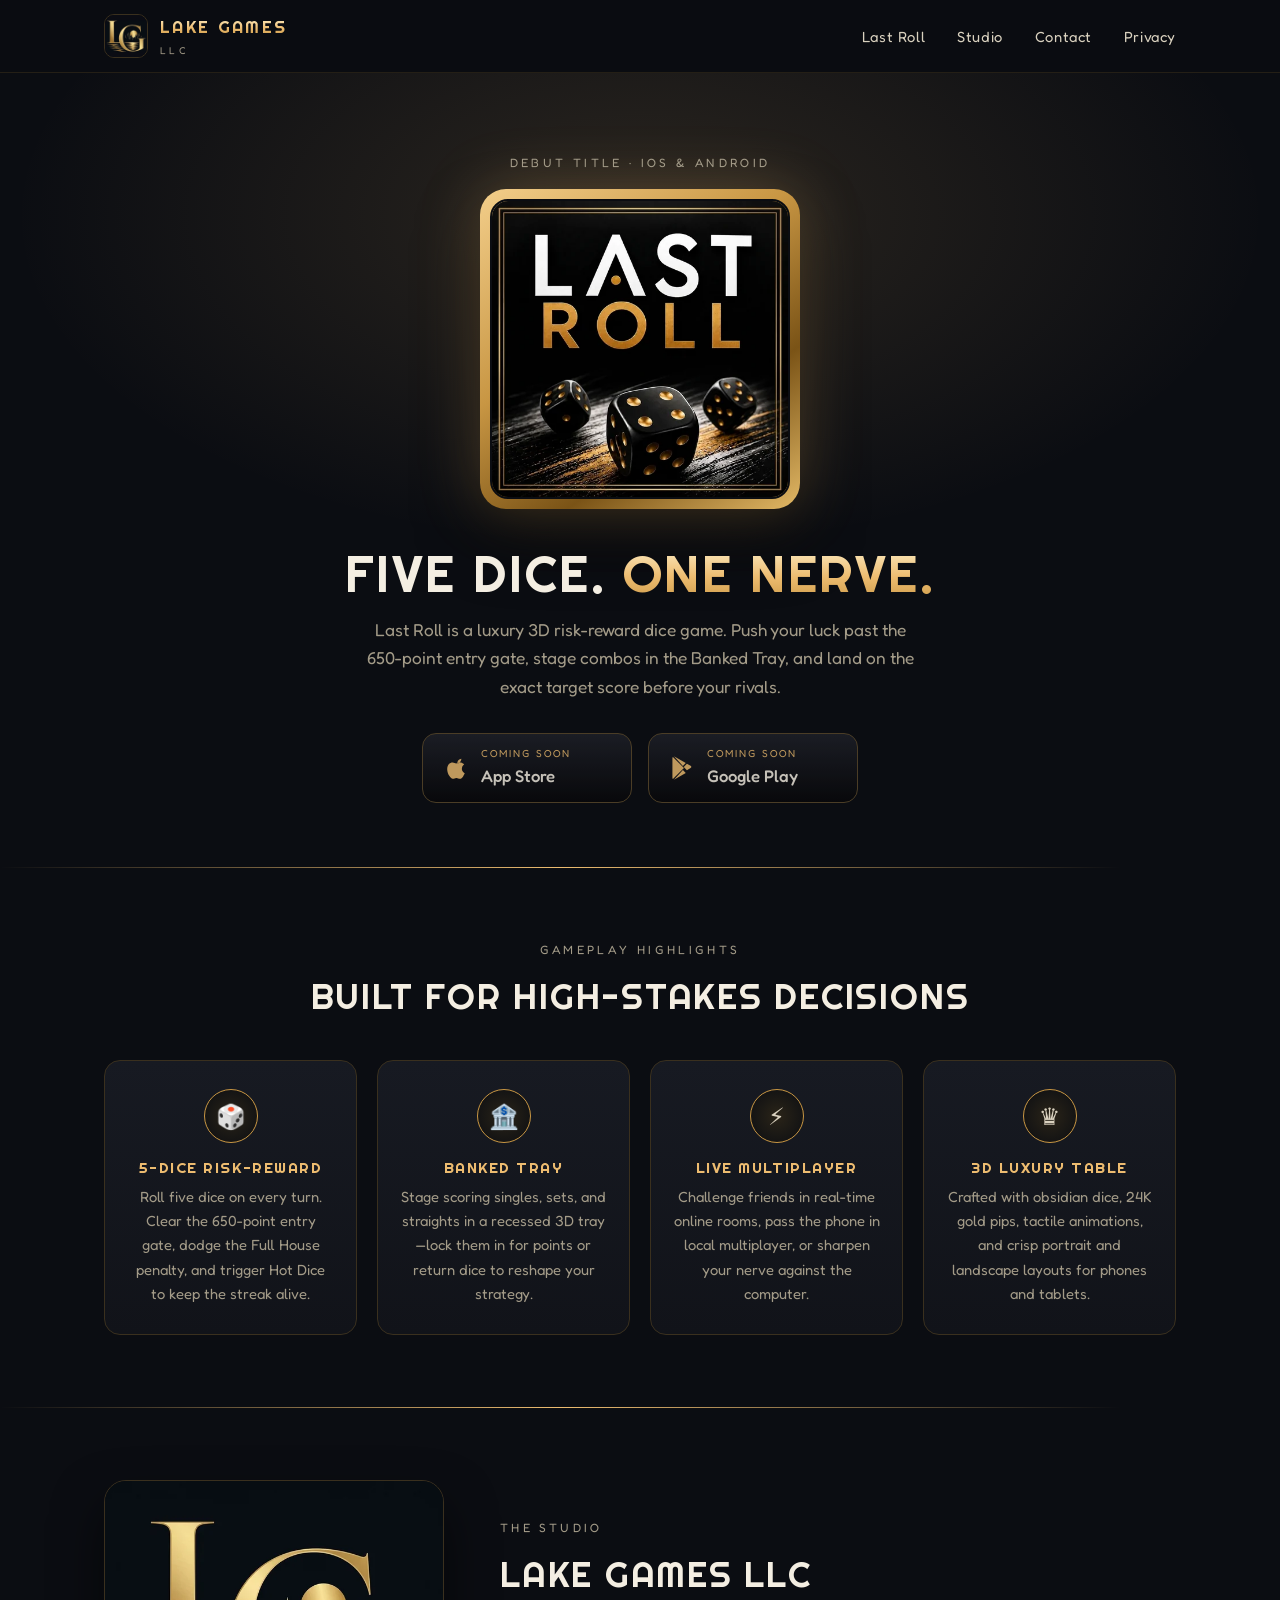
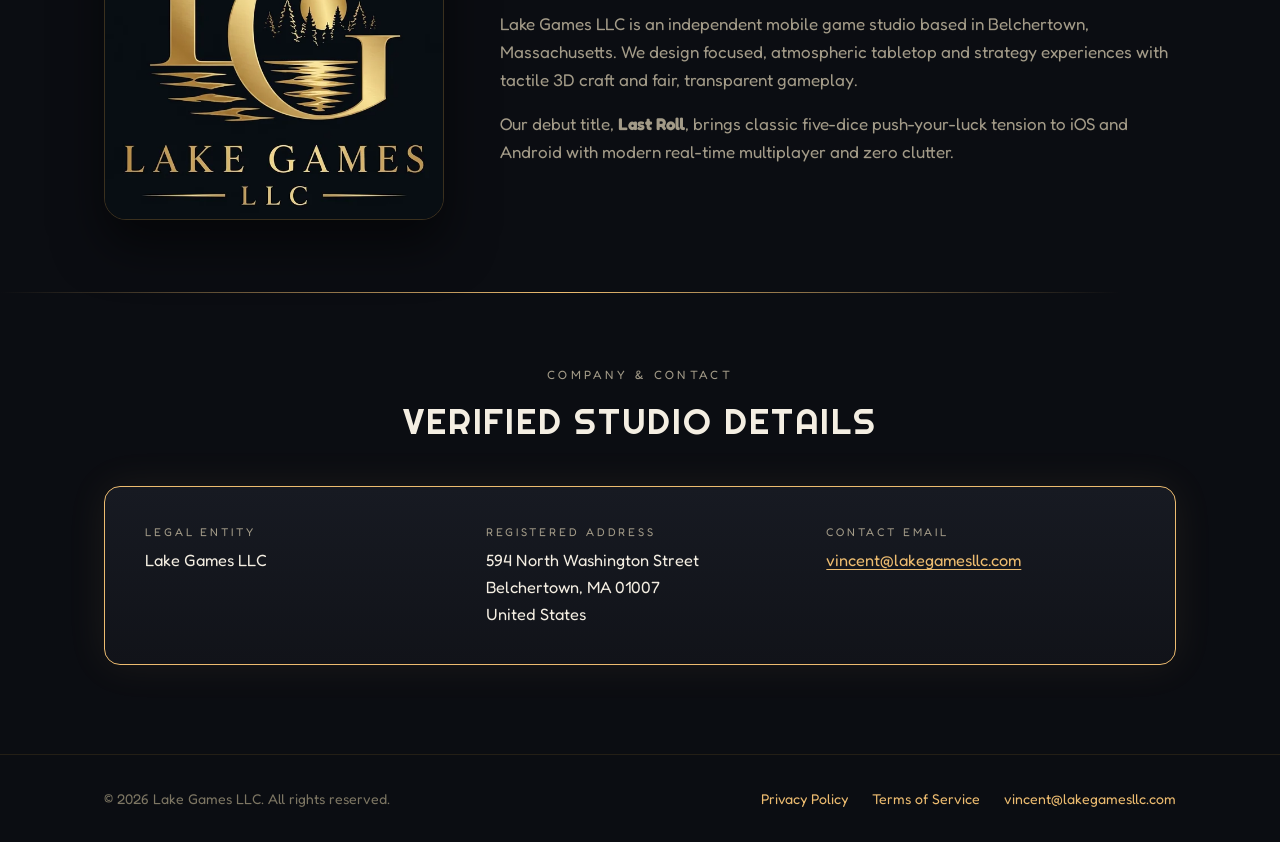
==== index.html @ d3a806dc "Initial commit: Lake Games LLC studio website" ====
<!DOCTYPE html>
<html lang="en">
<head>
  <meta charset="utf-8">
  <meta name="viewport" content="width=device-width, initial-scale=1">
  <title>Lake Games LLC — Independent Mobile Game Studio | Last Roll</title>
  <meta name="description" content="Lake Games LLC is an independent mobile game studio in Belchertown, Massachusetts, creators of Last Roll — a luxury 3D five-dice risk-reward game for iOS and Android.">
  <link rel="canonical" href="https://lakegamesllc.com/">

  <!-- Open Graph / Social -->
  <meta property="og:type" content="website">
  <meta property="og:site_name" content="Lake Games LLC">
  <meta property="og:title" content="Lake Games LLC — Last Roll">
  <meta property="og:description" content="Independent mobile game studio in Belchertown, MA. Creators of Last Roll, a 3D five-dice risk-reward game for iOS and Android.">
  <meta property="og:url" content="https://lakegamesllc.com/">
  <meta property="og:image" content="https://lakegamesllc.com/assets/img/og-image.jpg">
  <meta property="og:image:width" content="1200">
  <meta property="og:image:height" content="630">
  <meta name="twitter:card" content="summary_large_image">
  <meta name="twitter:title" content="Lake Games LLC — Last Roll">
  <meta name="twitter:description" content="Luxury 3D five-dice risk-reward game for iOS and Android.">
  <meta name="twitter:image" content="https://lakegamesllc.com/assets/img/og-image.jpg">

  <meta name="theme-color" content="#0B0D12">
  <link rel="icon" type="image/png" sizes="32x32" href="assets/img/favicon-32.png">
  <link rel="apple-touch-icon" sizes="180x180" href="assets/img/apple-touch-icon.png">

  <link rel="preconnect" href="https://fonts.googleapis.com">
  <link rel="preconnect" href="https://fonts.gstatic.com" crossorigin>
  <link href="https://fonts.googleapis.com/css2?family=Fredoka:wght@400;500;600&family=Righteous&display=swap" rel="stylesheet">
  <link rel="stylesheet" href="assets/css/styles.css">

  <script type="application/ld+json">
  {
    "@context": "https://schema.org",
    "@type": "Organization",
    "name": "Lake Games LLC",
    "url": "https://lakegamesllc.com/",
    "logo": "https://lakegamesllc.com/assets/img/lake-games-logo.jpg",
    "email": "vincent@lakegamesllc.com",
    "address": {
      "@type": "PostalAddress",
      "streetAddress": "594 North Washington Street",
      "addressLocality": "Belchertown",
      "addressRegion": "MA",
      "postalCode": "01007",
      "addressCountry": "US"
    }
  }
  </script>
</head>
<body>
  <a class="skip-link" href="#main">Skip to content</a>

  <header class="site-header">
    <div class="container header-inner">
      <a class="brand" href="index.html" aria-label="Lake Games LLC Home">
        <picture>
          <source srcset="assets/img/lake-games-mark.webp" type="image/webp">
          <img src="assets/img/lake-games-mark.png" alt="Lake Games LLC pine-over-lake monogram" width="44" height="44">
        </picture>
        <span class="brand-name">
          <span class="gold-text">LAKE GAMES</span>
          <small>LLC</small>
        </span>
      </a>

      <input type="checkbox" id="nav-toggle" class="nav-toggle" aria-label="Toggle navigation">
      <label for="nav-toggle" class="nav-toggle-label" aria-hidden="true"><span></span></label>

      <nav class="site-nav" aria-label="Primary">
        <ul>
          <li><a href="#last-roll">Last Roll</a></li>
          <li><a href="#studio">Studio</a></li>
          <li><a href="#contact">Contact</a></li>
          <li><a href="privacy.html">Privacy</a></li>
        </ul>
      </nav>
    </div>
  </header>

  <main id="main">
    <section class="hero" id="last-roll">
      <div class="container">
        <p class="eyebrow">Debut Title · iOS &amp; Android</p>

        <div class="showcase">
          <picture>
            <source srcset="assets/img/last-roll-logo.webp" type="image/webp">
            <img src="assets/img/last-roll-logo.jpg" alt="Last Roll — Five-dice risk-reward mobile game" width="512" height="512">
          </picture>
        </div>

        <h1>FIVE DICE. <span class="gold-text">ONE NERVE.</span></h1>
        <p class="lede">
          Last Roll is a luxury 3D risk-reward dice game. Push your luck past the 650-point entry gate, stage combos in the Banked Tray, and land on the exact target score before your rivals.
        </p>

        <div class="badges" aria-label="Platform availability">
          <div class="store-badge" aria-label="Apple App Store — Coming Soon">
            <svg viewBox="0 0 24 24" aria-hidden="true"><path d="M18.71 19.5c-.83 1.24-1.71 2.45-3.05 2.47-1.34.03-1.77-.79-3.29-.79-1.53 0-2 .77-3.27.82-1.31.05-2.3-1.32-3.14-2.53C4.25 17 2.94 12.45 4.7 9.39c.87-1.52 2.43-2.48 4.12-2.51 1.28-.02 2.5.87 3.29.87.78 0 2.26-1.07 3.81-.91.65.03 2.47.26 3.64 1.98-.09.06-2.17 1.28-2.15 3.81.03 3.02 2.65 4.03 2.68 4.04-.03.07-.42 1.44-1.38 2.83M15.97 6.33c.64-.78 1.08-1.86.96-2.94-.93.04-2.06.62-2.72 1.4-.58.68-1.1 1.78-.96 2.84 1.04.08 2.08-.52 2.72-1.3z"/></svg>
            <div>
              <small>Coming Soon</small>
              <strong>App Store</strong>
            </div>
          </div>

          <div class="store-badge" aria-label="Google Play — Coming Soon">
            <svg viewBox="0 0 24 24" aria-hidden="true"><path d="M3.61 1.814L13.793 12 3.61 22.186a1.77 1.77 0 0 1-.46-1.2V3.014c0-.46.17-.885.46-1.2zm.94-.672L15.49 7.45l-2.66 2.66L4.55 1.142zm11.98 6.892l3.38 1.95c.93.54.93 1.49 0 2.03l-3.38 1.95-2.91-2.965 2.91-2.965zM12.83 13.89l2.66 2.66-10.94 6.308L12.83 13.89z"/></svg>
            <div>
              <small>Coming Soon</small>
              <strong>Google Play</strong>
            </div>
          </div>
        </div>
      </div>
    </section>

    <hr class="gold-rule container">

    <section aria-labelledby="highlights-heading">
      <div class="container">
        <div class="section-head">
          <p class="eyebrow">Gameplay Highlights</p>
          <h2 id="highlights-heading">BUILT FOR HIGH-STAKES DECISIONS</h2>
        </div>

        <div class="features">
          <article class="card feature">
            <div class="icon" aria-hidden="true">🎲</div>
            <h3>5-DICE RISK-REWARD</h3>
            <p>Roll five dice on every turn. Clear the 650-point entry gate, dodge the Full House penalty, and trigger Hot Dice to keep the streak alive.</p>
          </article>

          <article class="card feature">
            <div class="icon" aria-hidden="true">🏦</div>
            <h3>BANKED TRAY</h3>
            <p>Stage scoring singles, sets, and straights in a recessed 3D tray—lock them in for points or return dice to reshape your strategy.</p>
          </article>

          <article class="card feature">
            <div class="icon" aria-hidden="true">⚡</div>
            <h3>LIVE MULTIPLAYER</h3>
            <p>Challenge friends in real-time online rooms, pass the phone in local multiplayer, or sharpen your nerve against the computer.</p>
          </article>

          <article class="card feature">
            <div class="icon" aria-hidden="true">♛</div>
            <h3>3D LUXURY TABLE</h3>
            <p>Crafted with obsidian dice, 24K gold pips, tactile animations, and crisp portrait and landscape layouts for phones and tablets.</p>
          </article>
        </div>
      </div>
    </section>

    <hr class="gold-rule container">

    <section id="studio" aria-labelledby="studio-heading">
      <div class="container studio">
        <picture>
          <source srcset="assets/img/lake-games-logo.webp" type="image/webp">
          <img class="studio-logo" src="assets/img/lake-games-logo.jpg" alt="Lake Games LLC studio emblem featuring the LG monogram, pine trees, moon, and lake reflections" width="600" height="600" loading="lazy">
        </picture>

        <div>
          <p class="eyebrow">The Studio</p>
          <h2 id="studio-heading">LAKE GAMES LLC</h2>
          <p>
            Lake Games LLC is an independent mobile game studio based in Belchertown, Massachusetts. We design focused, atmospheric tabletop and strategy experiences with tactile 3D craft and fair, transparent gameplay.
          </p>
          <p>
            Our debut title, <strong>Last Roll</strong>, brings classic five-dice push-your-luck tension to iOS and Android with modern real-time multiplayer and zero clutter.
          </p>
        </div>
      </div>
    </section>

    <hr class="gold-rule container">

    <section id="contact" aria-labelledby="contact-heading">
      <div class="container">
        <div class="section-head">
          <p class="eyebrow">Company &amp; Contact</p>
          <h2 id="contact-heading">VERIFIED STUDIO DETAILS</h2>
        </div>

        <dl class="card gold-border company">
          <div>
            <dt>Legal Entity</dt>
            <dd>Lake Games LLC</dd>
          </div>
          <div>
            <dt>Registered Address</dt>
            <dd>
              <address>
                594 North Washington Street<br>
                Belchertown, MA 01007<br>
                United States
              </address>
            </dd>
          </div>
          <div>
            <dt>Contact Email</dt>
            <dd><a href="mailto:vincent@lakegamesllc.com">vincent@lakegamesllc.com</a></dd>
          </div>
        </dl>
      </div>
    </section>
  </main>

  <footer class="site-footer">
    <div class="container footer-inner">
      <span>&copy; <span id="yr">2026</span> Lake Games LLC. All rights reserved.</span>
      <div class="footer-links">
        <a href="privacy.html">Privacy Policy</a>
        <a href="terms.html">Terms of Service</a>
        <a href="mailto:vincent@lakegamesllc.com">vincent@lakegamesllc.com</a>
      </div>
    </div>
  </footer>
  <script>document.getElementById("yr").textContent=new Date().getFullYear();</script>
</body>
</html>
---- assets/css/styles.css ----
/* Lake Games LLC — studio site stylesheet (self-contained, no frameworks) */
:root {
  --obsidian: #0B0D12;
  --obsidian-2: #111319;
  --obsidian-3: #171a22;
  --gold: #EDBC70;
  --gold-hi: #FFF4D2;
  --gold-mid: #C89643;
  --gold-lo: #7A5316;
  --line: #3a301e;
  --line-soft: #241f16;
  --ivory: #F4EEE2;
  --text: #D9D1BF;
  --muted: #A39B88;
  --radius: 16px;
  --max: 1120px;
  --font-display: "Righteous", "Arial Black", Impact, sans-serif;
  --font-body: "Fredoka", "Trebuchet MS", system-ui, -apple-system, "Segoe UI", sans-serif;
}

*, *::before, *::after { box-sizing: border-box; }
html { scroll-behavior: smooth; -webkit-text-size-adjust: 100%; }
body {
  margin: 0;
  background: var(--obsidian);
  color: var(--text);
  font-family: var(--font-body);
  font-size: 17px;
  line-height: 1.65;
  -webkit-font-smoothing: antialiased;
}
img { max-width: 100%; height: auto; display: block; }
a { color: var(--gold); text-decoration-thickness: 1px; text-underline-offset: 3px; }
a:hover { color: var(--gold-hi); }
:focus-visible { outline: 2px solid var(--gold); outline-offset: 3px; border-radius: 4px; }

.skip-link {
  position: absolute; left: 1rem; top: -100px; z-index: 100;
  background: var(--gold); color: var(--obsidian); padding: .6rem 1rem; border-radius: 8px; font-weight: 600;
}
.skip-link:focus { top: 1rem; }

.container { width: 100%; max-width: var(--max); margin: 0 auto; padding: 0 1.5rem; }

/* Typography */
.display, h1, h2, h3 { font-family: var(--font-display); font-weight: 400; letter-spacing: .05em; color: var(--ivory); line-height: 1.15; }
.gold-text {
  background: linear-gradient(180deg, var(--gold-hi) 0%, var(--gold) 55%, var(--gold-mid) 100%);
  -webkit-background-clip: text; background-clip: text; color: transparent;
}
.eyebrow { font-size: .75rem; letter-spacing: .28em; text-transform: uppercase; color: var(--muted); margin: 0 0 1rem; }
.gold-rule { height: 1px; border: 0; margin: 0; background: linear-gradient(90deg, transparent, var(--gold), transparent); }

/* Header */
.site-header {
  position: sticky; top: 0; z-index: 50;
  background: rgba(11, 13, 18, .88);
  backdrop-filter: blur(10px); -webkit-backdrop-filter: blur(10px);
  border-bottom: 1px solid var(--line-soft);
}
.header-inner { display: flex; align-items: center; justify-content: space-between; height: 72px; }
.brand { display: flex; align-items: center; gap: .75rem; text-decoration: none; }
.brand img { width: 44px; height: 44px; border-radius: 10px; border: 1px solid var(--line); }
.brand-name { font-family: var(--font-display); font-size: 1.05rem; letter-spacing: .14em; }
.brand-name small { display: block; font-family: var(--font-body); font-size: .62rem; letter-spacing: .34em; color: var(--muted); }

.nav-toggle { display: none; }
.nav-toggle-label { display: none; cursor: pointer; padding: .5rem; }
.nav-toggle-label span, .nav-toggle-label span::before, .nav-toggle-label span::after {
  display: block; width: 22px; height: 2px; background: var(--gold); position: relative; transition: transform .2s;
}
.nav-toggle-label span::before, .nav-toggle-label span::after { content: ""; position: absolute; }
.nav-toggle-label span::before { top: -7px; }
.nav-toggle-label span::after { top: 7px; }
.site-nav ul { list-style: none; display: flex; gap: 2rem; margin: 0; padding: 0; }
.site-nav a { color: var(--text); text-decoration: none; font-size: .92rem; letter-spacing: .04em; }
.site-nav a:hover { color: var(--gold); }

/* Hero */
.hero {
  text-align: center; padding: 5rem 0 4rem;
  background: radial-gradient(ellipse 70% 60% at 50% 18%, rgba(237, 188, 112, .14), transparent 70%);
}
.showcase {
  width: min(320px, 78vw); margin: 0 auto; padding: 10px; border-radius: 26px;
  background: linear-gradient(145deg, #F3CE8A, #C89643 40%, #7A5316 70%, #E2B865);
  box-shadow: 0 0 60px rgba(237, 188, 112, .28), 0 30px 60px rgba(0, 0, 0, .6);
}
.showcase img { border-radius: 18px; border: 2px solid #0B0D12; width: 100%; aspect-ratio: 1; }
.hero h1 { font-size: clamp(2rem, 5vw, 3.2rem); margin: 2.25rem 0 .75rem; }
.hero .lede { max-width: 560px; margin: 0 auto; color: var(--muted); font-size: 1.08rem; }

.badges { display: flex; gap: 1rem; justify-content: center; flex-wrap: wrap; margin-top: 2rem; }
.store-badge {
  display: inline-flex; align-items: center; gap: .75rem; padding: .7rem 1.25rem; min-width: 210px;
  border: 1px solid #5b4a2c; border-radius: 14px; background: linear-gradient(180deg, #1F2129, #08080A);
  color: var(--ivory); text-align: left; opacity: .8; cursor: default;
}
.store-badge svg { width: 26px; height: 26px; fill: var(--gold); flex: none; }
.store-badge small { display: block; font-size: .64rem; letter-spacing: .2em; text-transform: uppercase; color: var(--gold); }
.store-badge strong { font-weight: 500; font-size: 1.05rem; }

/* Sections */
section { padding: 4.5rem 0; }
.section-head { text-align: center; margin-bottom: 2.75rem; }
.section-head h2 { font-size: clamp(1.6rem, 3.5vw, 2.2rem); margin: 0; }

.card {
  background: linear-gradient(180deg, var(--obsidian-3), var(--obsidian-2));
  border: 1px solid var(--line); border-radius: var(--radius);
}
.card.gold-border { border: 1.5px solid var(--gold); box-shadow: 0 0 40px rgba(237, 188, 112, .08); }

.features { display: grid; grid-template-columns: repeat(4, 1fr); gap: 1.25rem; }
.feature { padding: 1.75rem 1.4rem; text-align: center; transition: transform .25s, border-color .25s; }
.feature:hover { transform: translateY(-4px); border-color: var(--gold-mid); }
.feature .icon {
  width: 54px; height: 54px; margin: 0 auto 1rem; border-radius: 50%; display: grid; place-items: center;
  font-size: 1.5rem; border: 1px solid var(--gold-mid); background: radial-gradient(circle, #2a2418, #0B0D12);
}
.feature h3 { font-size: .95rem; letter-spacing: .1em; color: var(--gold); margin: 0 0 .5rem; }
.feature p { font-size: .92rem; color: var(--muted); margin: 0; }

.studio { display: grid; grid-template-columns: 340px 1fr; gap: 3.5rem; align-items: center; }
.studio-logo { border-radius: 22px; border: 1px solid var(--line); box-shadow: 0 25px 50px rgba(0, 0, 0, .55); }
.studio h2 { font-size: clamp(1.6rem, 3.5vw, 2.2rem); margin: 0 0 1rem; }
.studio p { color: var(--muted); margin: 0 0 1rem; }

.company { display: grid; grid-template-columns: repeat(3, 1fr); gap: 2rem; padding: 2.25rem 2.5rem; }
.company dt { font-size: .7rem; letter-spacing: .26em; text-transform: uppercase; color: var(--muted); margin-bottom: .4rem; }
.company dd { margin: 0; color: var(--ivory); font-size: 1.02rem; }
.company address { font-style: normal; }

/* Footer */
.site-footer { border-top: 1px solid var(--line-soft); padding: 2rem 0; font-size: .88rem; color: #7d7663; }
.footer-inner { display: flex; justify-content: space-between; align-items: center; gap: 1rem; flex-wrap: wrap; }
.footer-links { display: flex; gap: 1.5rem; flex-wrap: wrap; }
.footer-links a { color: var(--gold); text-decoration: none; }
.footer-links a:hover { text-decoration: underline; }

/* Legal pages */
.legal-hero { padding: 3.5rem 0 1.5rem; }
.legal-hero h1 { font-size: clamp(2rem, 5vw, 2.8rem); margin: 0 0 .5rem; }
.legal-hero .meta { color: var(--muted); font-size: .92rem; margin: 0; }
.legal { display: grid; grid-template-columns: 250px 1fr; gap: 3rem; padding: 2rem 0 5rem; align-items: start; }
.toc { position: sticky; top: 96px; font-size: .88rem; border-left: 1px solid var(--line); padding-left: 1.1rem; }
.toc summary { font-family: var(--font-display); letter-spacing: .12em; color: var(--gold); cursor: pointer; list-style: none; margin-bottom: .75rem; }
.toc summary::-webkit-details-marker { display: none; }
.toc ol { margin: 0; padding-left: 1.1rem; color: var(--muted); }
.toc li { margin: .35rem 0; }
.toc a { color: var(--muted); text-decoration: none; }
.toc a:hover { color: var(--gold); }
.legal article { max-width: 760px; min-width: 0; }
.legal article h2 { font-size: 1.25rem; color: var(--gold); margin: 2.75rem 0 .9rem; scroll-margin-top: 96px; }
.legal article h2:first-child { margin-top: 0; }
.legal article h3 { font-family: var(--font-body); font-weight: 600; font-size: 1.02rem; letter-spacing: 0; color: var(--ivory); margin: 1.5rem 0 .5rem; }
.legal article p, .legal article li { color: var(--text); font-size: 1rem; }
.legal article ul { padding-left: 1.25rem; }
.legal article li { margin: .35rem 0; }
.legal strong { color: var(--ivory); }
.table-wrap { overflow-x: auto; margin: 1.25rem 0; border: 1px solid var(--line); border-radius: 12px; }
.legal table { width: 100%; border-collapse: collapse; font-size: .9rem; min-width: 560px; }
.legal th, .legal td { padding: .75rem .9rem; text-align: left; vertical-align: top; border-bottom: 1px solid var(--line-soft); }
.legal th { background: var(--obsidian-3); color: var(--gold); font-weight: 500; letter-spacing: .04em; }
.legal tr:last-child td { border-bottom: 0; }
.callout { padding: 1.5rem 1.6rem; margin: 1.5rem 0; }
.callout h3 { margin-top: 0 !important; color: var(--gold) !important; font-family: var(--font-display) !important; letter-spacing: .08em !important; }
.callout ol { padding-left: 1.25rem; }

/* 404 */
.notfound { min-height: 60vh; display: grid; place-items: center; text-align: center; padding: 4rem 0; }
.notfound h1 { font-size: clamp(3rem, 10vw, 6rem); margin: 0; }
.btn {
  display: inline-block; margin-top: 1.5rem; padding: .8rem 1.8rem; border: 2px solid var(--gold); border-radius: 999px;
  font-family: var(--font-display); letter-spacing: .1em; color: #fff; text-decoration: none;
  background: linear-gradient(180deg, #1F2129, #08080A); box-shadow: 0 0 18px rgba(237, 188, 112, .3);
}

/* Responsive */
@media (max-width: 960px) {
  .features { grid-template-columns: repeat(2, 1fr); }
  .studio { grid-template-columns: 1fr; text-align: center; gap: 2rem; }
  .studio-logo { max-width: 300px; margin: 0 auto; }
  .company { grid-template-columns: 1fr; gap: 1.5rem; text-align: center; }
  .legal { grid-template-columns: 1fr; gap: 1.5rem; }
  .toc { position: static; border-left: 0; padding: 1rem 1.25rem; border: 1px solid var(--line); border-radius: 12px; background: var(--obsidian-2); }
  .toc summary { margin-bottom: 0; }
  .toc[open] summary { margin-bottom: .75rem; }
}
@media (max-width: 720px) {
  body { font-size: 16px; }
  .nav-toggle-label { display: block; }
  .site-nav {
    position: absolute; top: 72px; left: 0; right: 0; background: rgba(11, 13, 18, .97);
    border-bottom: 1px solid var(--line); max-height: 0; overflow: hidden; transition: max-height .3s ease;
  }
  .site-nav ul { flex-direction: column; gap: 0; padding: .5rem 1.5rem 1rem; }
  .site-nav a { display: block; padding: .8rem 0; border-bottom: 1px solid var(--line-soft); }
  .nav-toggle:checked ~ .site-nav { max-height: 320px; }
  .nav-toggle:checked + .nav-toggle-label span { background: transparent; }
  .nav-toggle:checked + .nav-toggle-label span::before { transform: translateY(7px) rotate(45deg); }
  .nav-toggle:checked + .nav-toggle-label span::after { transform: translateY(-7px) rotate(-45deg); }
  .hero { padding: 3rem 0 3rem; }
  section { padding: 3.25rem 0; }
  .company { padding: 1.75rem 1.25rem; }
  .footer-inner { flex-direction: column; text-align: center; }
}
@media (max-width: 520px) {
  .features { grid-template-columns: 1fr; }
  .store-badge { min-width: 0; width: 100%; max-width: 280px; }
}
@media (prefers-reduced-motion: reduce) {
  html { scroll-behavior: auto; }
  *, *::before, *::after { transition: none !important; animation: none !important; }
}
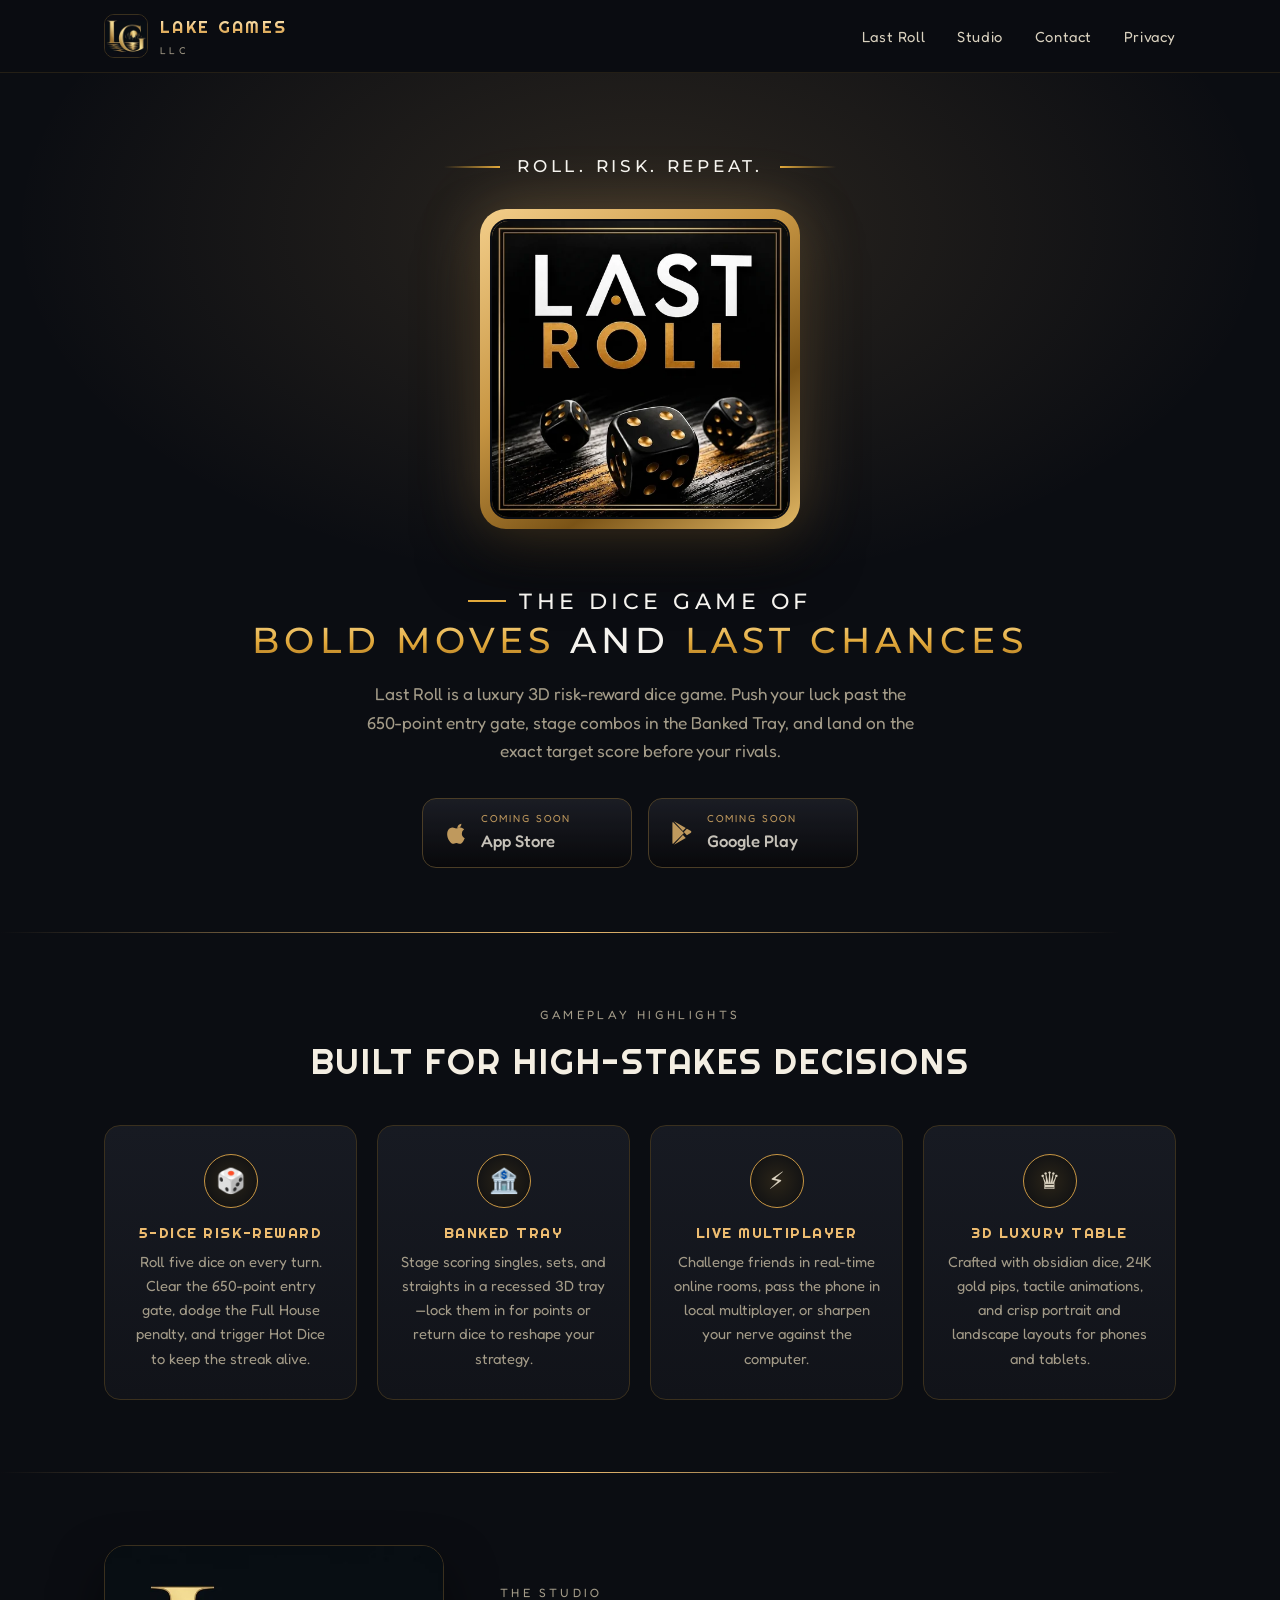
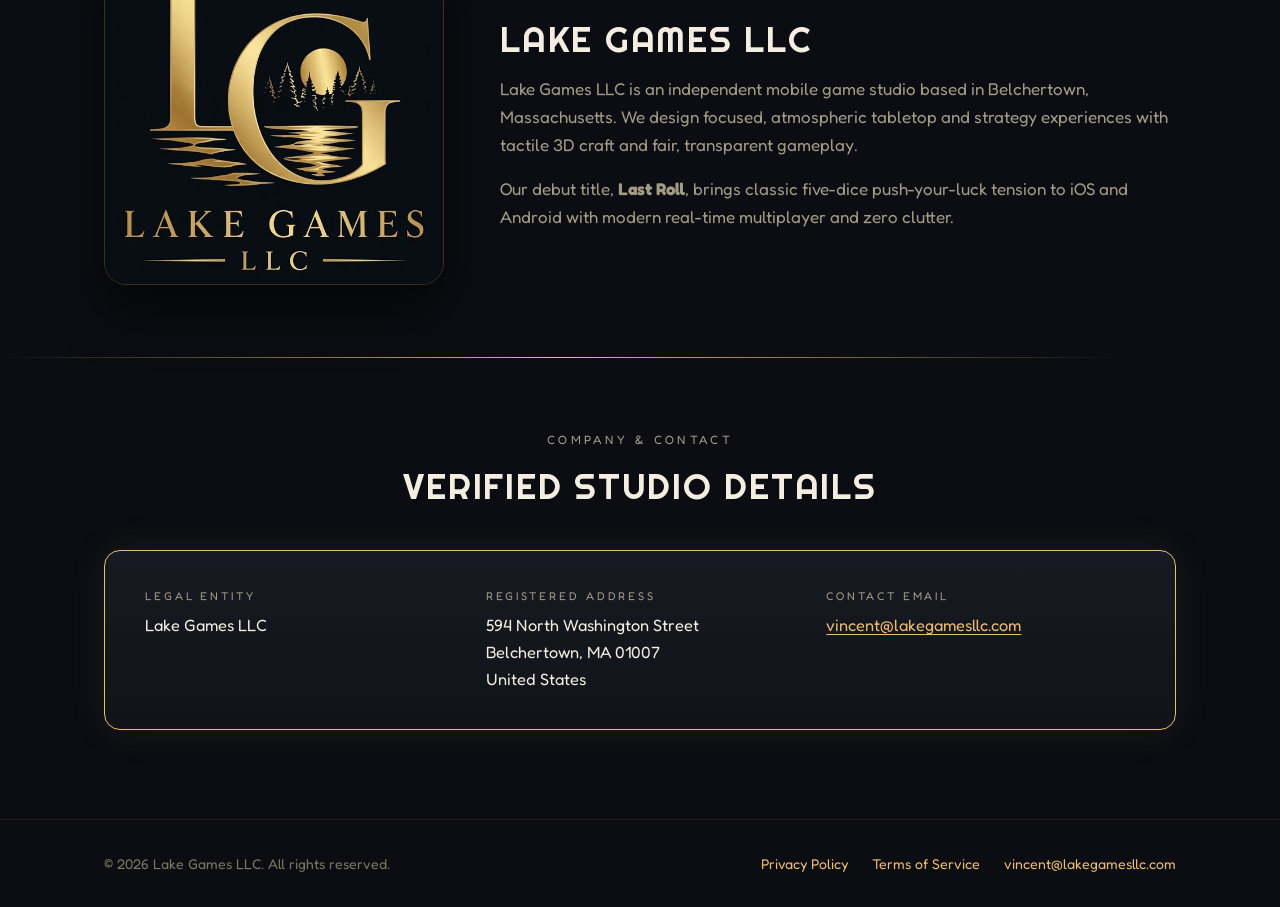
==== commit 9b474f53: "Hero: replace tagline with Roll. Risk. Repeat. + key-art subtitle" ====
--- a/index.html
+++ b/index.html
@@ -11,14 +11,14 @@
   <meta property="og:type" content="website">
   <meta property="og:site_name" content="Lake Games LLC">
   <meta property="og:title" content="Lake Games LLC — Last Roll">
-  <meta property="og:description" content="Independent mobile game studio in Belchertown, MA. Creators of Last Roll, a 3D five-dice risk-reward game for iOS and Android.">
+  <meta property="og:description" content="Roll. Risk. Repeat. The dice game of bold moves and last chances. Independent mobile game studio in Belchertown, MA — creators of Last Roll for iOS and Android.">
   <meta property="og:url" content="https://lakegamesllc.com/">
   <meta property="og:image" content="https://lakegamesllc.com/assets/img/og-image.jpg">
   <meta property="og:image:width" content="1200">
   <meta property="og:image:height" content="630">
   <meta name="twitter:card" content="summary_large_image">
   <meta name="twitter:title" content="Lake Games LLC — Last Roll">
-  <meta name="twitter:description" content="Luxury 3D five-dice risk-reward game for iOS and Android.">
+  <meta name="twitter:description" content="Roll. Risk. Repeat. The dice game of bold moves and last chances. Luxury 3D five-dice risk-reward game for iOS and Android.">
   <meta name="twitter:image" content="https://lakegamesllc.com/assets/img/og-image.jpg">
 
   <meta name="theme-color" content="#0B0D12">
@@ -27,7 +27,7 @@
 
   <link rel="preconnect" href="https://fonts.googleapis.com">
   <link rel="preconnect" href="https://fonts.gstatic.com" crossorigin>
-  <link href="https://fonts.googleapis.com/css2?family=Fredoka:wght@400;500;600&family=Righteous&display=swap" rel="stylesheet">
+  <link href="https://fonts.googleapis.com/css2?family=Fredoka:wght@400;500;600&family=Montserrat:wght@500;600&family=Righteous&display=swap" rel="stylesheet">
   <link rel="stylesheet" href="assets/css/styles.css">
 
   <script type="application/ld+json">
@@ -82,7 +82,7 @@
   <main id="main">
     <section class="hero" id="last-roll">
       <div class="container">
-        <p class="eyebrow">Debut Title · iOS &amp; Android</p>
+        <p class="tag-kicker">Roll. Risk. Repeat.</p>
 
         <div class="showcase">
           <picture>
@@ -91,7 +91,10 @@
           </picture>
         </div>
 
-        <h1>FIVE DICE. <span class="gold-text">ONE NERVE.</span></h1>
+        <h1 class="tag-sub">
+          <span class="l1">The Dice Game Of</span>
+          <span class="l2"><span class="g">Bold Moves</span> and <span class="g">Last Chances</span></span>
+        </h1>
         <p class="lede">
           Last Roll is a luxury 3D risk-reward dice game. Push your luck past the 650-point entry gate, stage combos in the Banked Tray, and land on the exact target score before your rivals.
         </p>
--- a/assets/css/styles.css
+++ b/assets/css/styles.css
@@ -16,6 +16,9 @@
   --max: 1120px;
   --font-display: "Righteous", "Arial Black", Impact, sans-serif;
   --font-body: "Fredoka", "Trebuchet MS", system-ui, -apple-system, "Segoe UI", sans-serif;
+  --font-tag: "Montserrat", "Century Gothic", "Futura", sans-serif;
+  --tag-white: #F5F3EE;
+  --tag-gold: #E2A93B;
 }
 
 *, *::before, *::after { box-sizing: border-box; }
@@ -89,6 +92,30 @@
 .showcase img { border-radius: 18px; border: 2px solid #0B0D12; width: 100%; aspect-ratio: 1; }
 .hero h1 { font-size: clamp(2rem, 5vw, 3.2rem); margin: 2.25rem 0 .75rem; }
 .hero .lede { max-width: 560px; margin: 0 auto; color: var(--muted); font-size: 1.08rem; }
+
+/* Hero taglines (matched to Last Roll key art) */
+.tag-kicker {
+  display: flex; align-items: center; justify-content: center; gap: 1.1rem;
+  font-family: var(--font-tag); font-weight: 500; text-transform: uppercase;
+  letter-spacing: .22em; color: var(--tag-white); font-size: 1.05rem; margin: 0 0 1.75rem;
+}
+.tag-kicker::before, .tag-kicker::after {
+  content: ""; width: 56px; height: 2px; flex: none;
+  background: linear-gradient(90deg, transparent, var(--tag-gold));
+}
+.tag-kicker::after { background: linear-gradient(90deg, var(--tag-gold), transparent); }
+.hero h1.tag-sub {
+  font-family: var(--font-tag); font-weight: 500; text-transform: uppercase;
+  letter-spacing: .14em; color: var(--tag-white); font-size: clamp(1.35rem, 3.2vw, 2.25rem);
+  line-height: 1.35; margin: 2.25rem 0 1rem;
+}
+.tag-sub .l1 { display: inline-flex; align-items: center; gap: .8rem; font-size: .62em; letter-spacing: .2em; }
+.tag-sub .l1::before { content: ""; width: 38px; height: 2px; background: var(--tag-gold); }
+.tag-sub .l2 { display: block; }
+.tag-sub .g {
+  background: linear-gradient(180deg, #F6D58A 0%, #E2A93B 55%, #B07A22 100%);
+  -webkit-background-clip: text; background-clip: text; color: transparent;
+}
 
 .badges { display: flex; gap: 1rem; justify-content: center; flex-wrap: wrap; margin-top: 2rem; }
 .store-badge {
@@ -206,6 +233,10 @@
   .footer-inner { flex-direction: column; text-align: center; }
 }
 @media (max-width: 520px) {
+  .tag-kicker { font-size: .85rem; letter-spacing: .16em; gap: .65rem; }
+  .tag-kicker::before, .tag-kicker::after { width: 32px; }
+  .hero h1.tag-sub { font-size: 1.25rem; letter-spacing: .1em; }
+  .tag-sub .l1::before { width: 24px; }
   .features { grid-template-columns: 1fr; }
   .store-badge { min-width: 0; width: 100%; max-width: 280px; }
 }
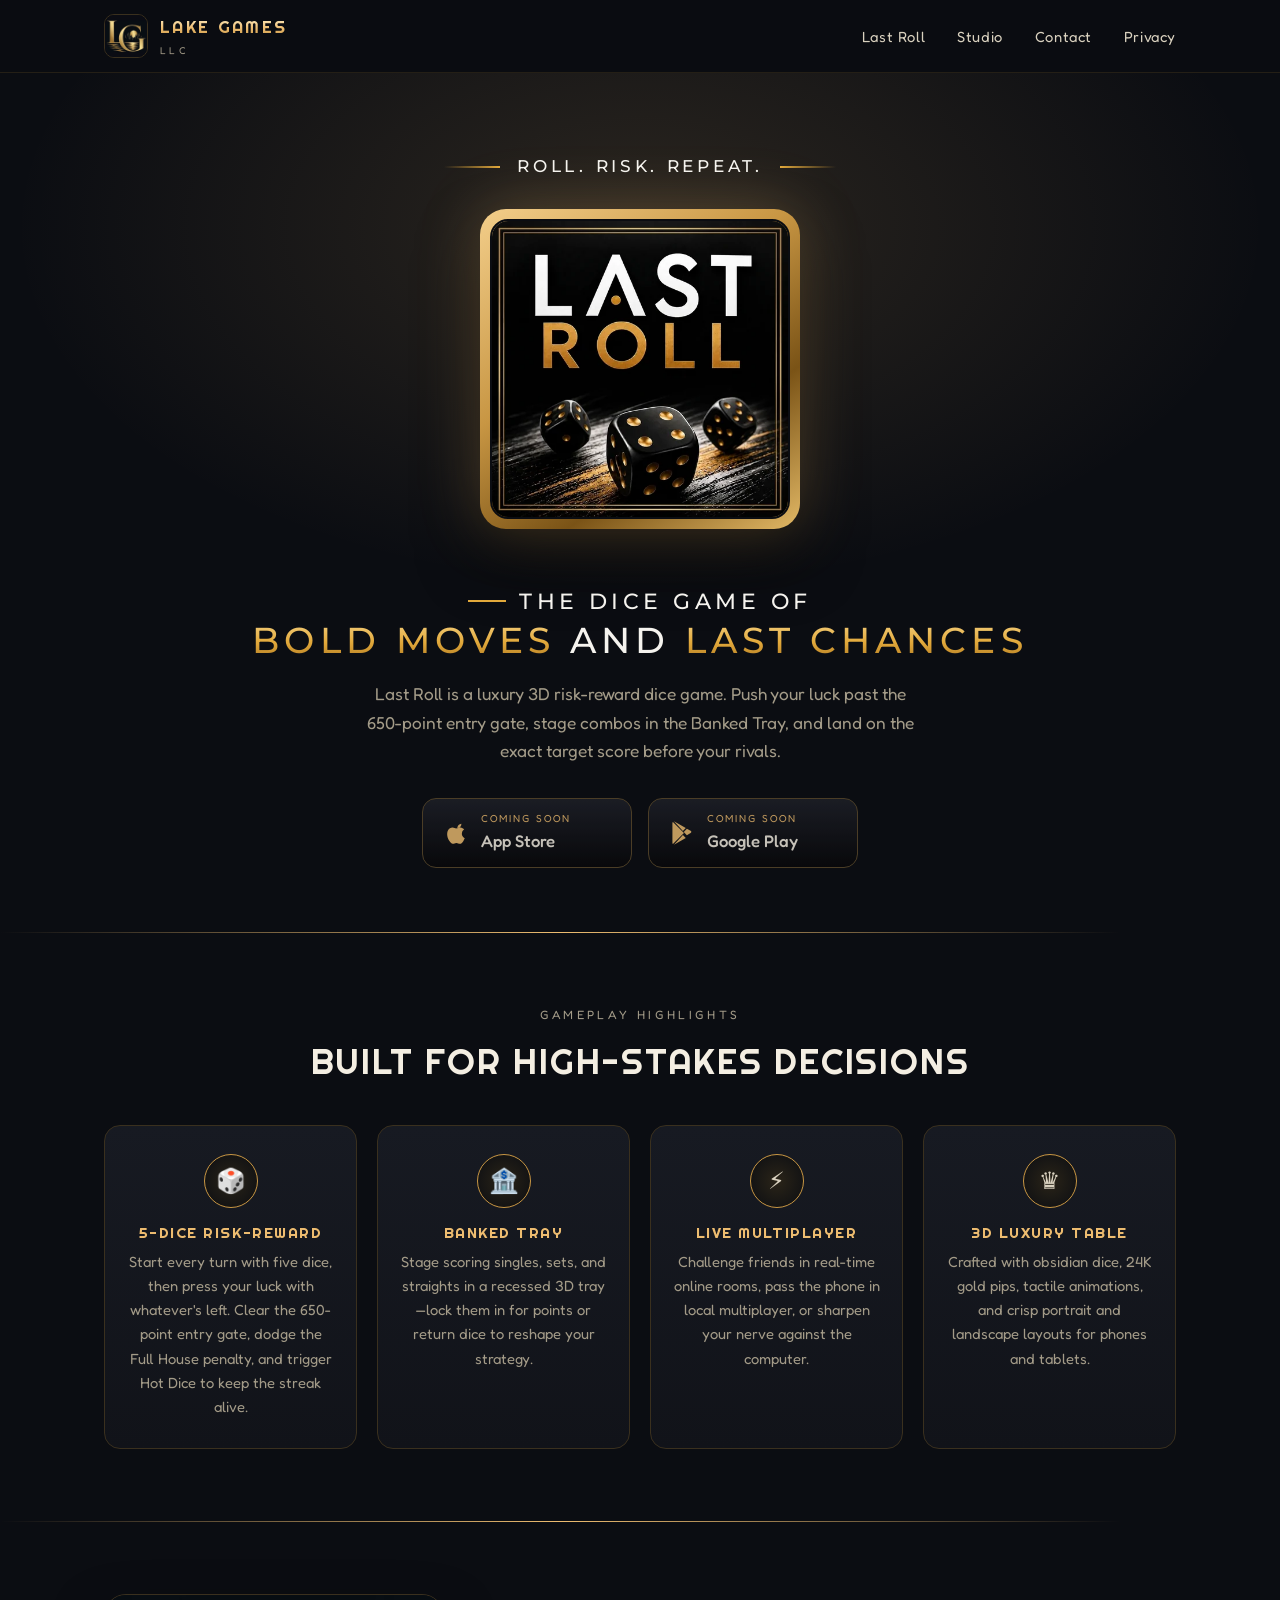
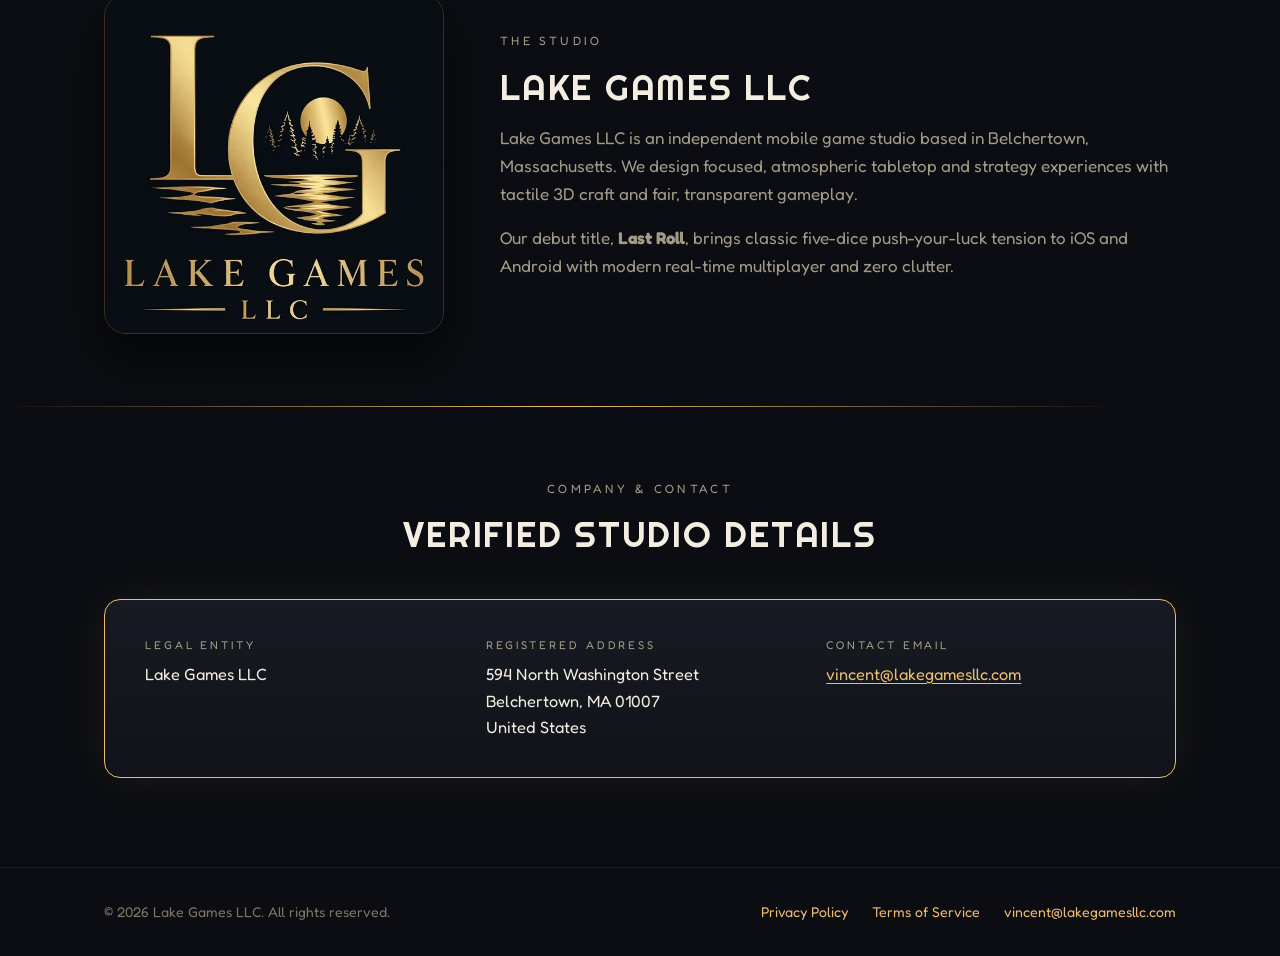
==== commit dfeb6d61: "Update 5-Dice Risk-Reward card copy" ====
--- a/index.html
+++ b/index.html
@@ -132,7 +132,7 @@
           <article class="card feature">
             <div class="icon" aria-hidden="true">🎲</div>
             <h3>5-DICE RISK-REWARD</h3>
-            <p>Roll five dice on every turn. Clear the 650-point entry gate, dodge the Full House penalty, and trigger Hot Dice to keep the streak alive.</p>
+            <p>Start every turn with five dice, then press your luck with whatever's left. Clear the 650-point entry gate, dodge the Full House penalty, and trigger Hot Dice to keep the streak alive.</p>
           </article>
 
           <article class="card feature">
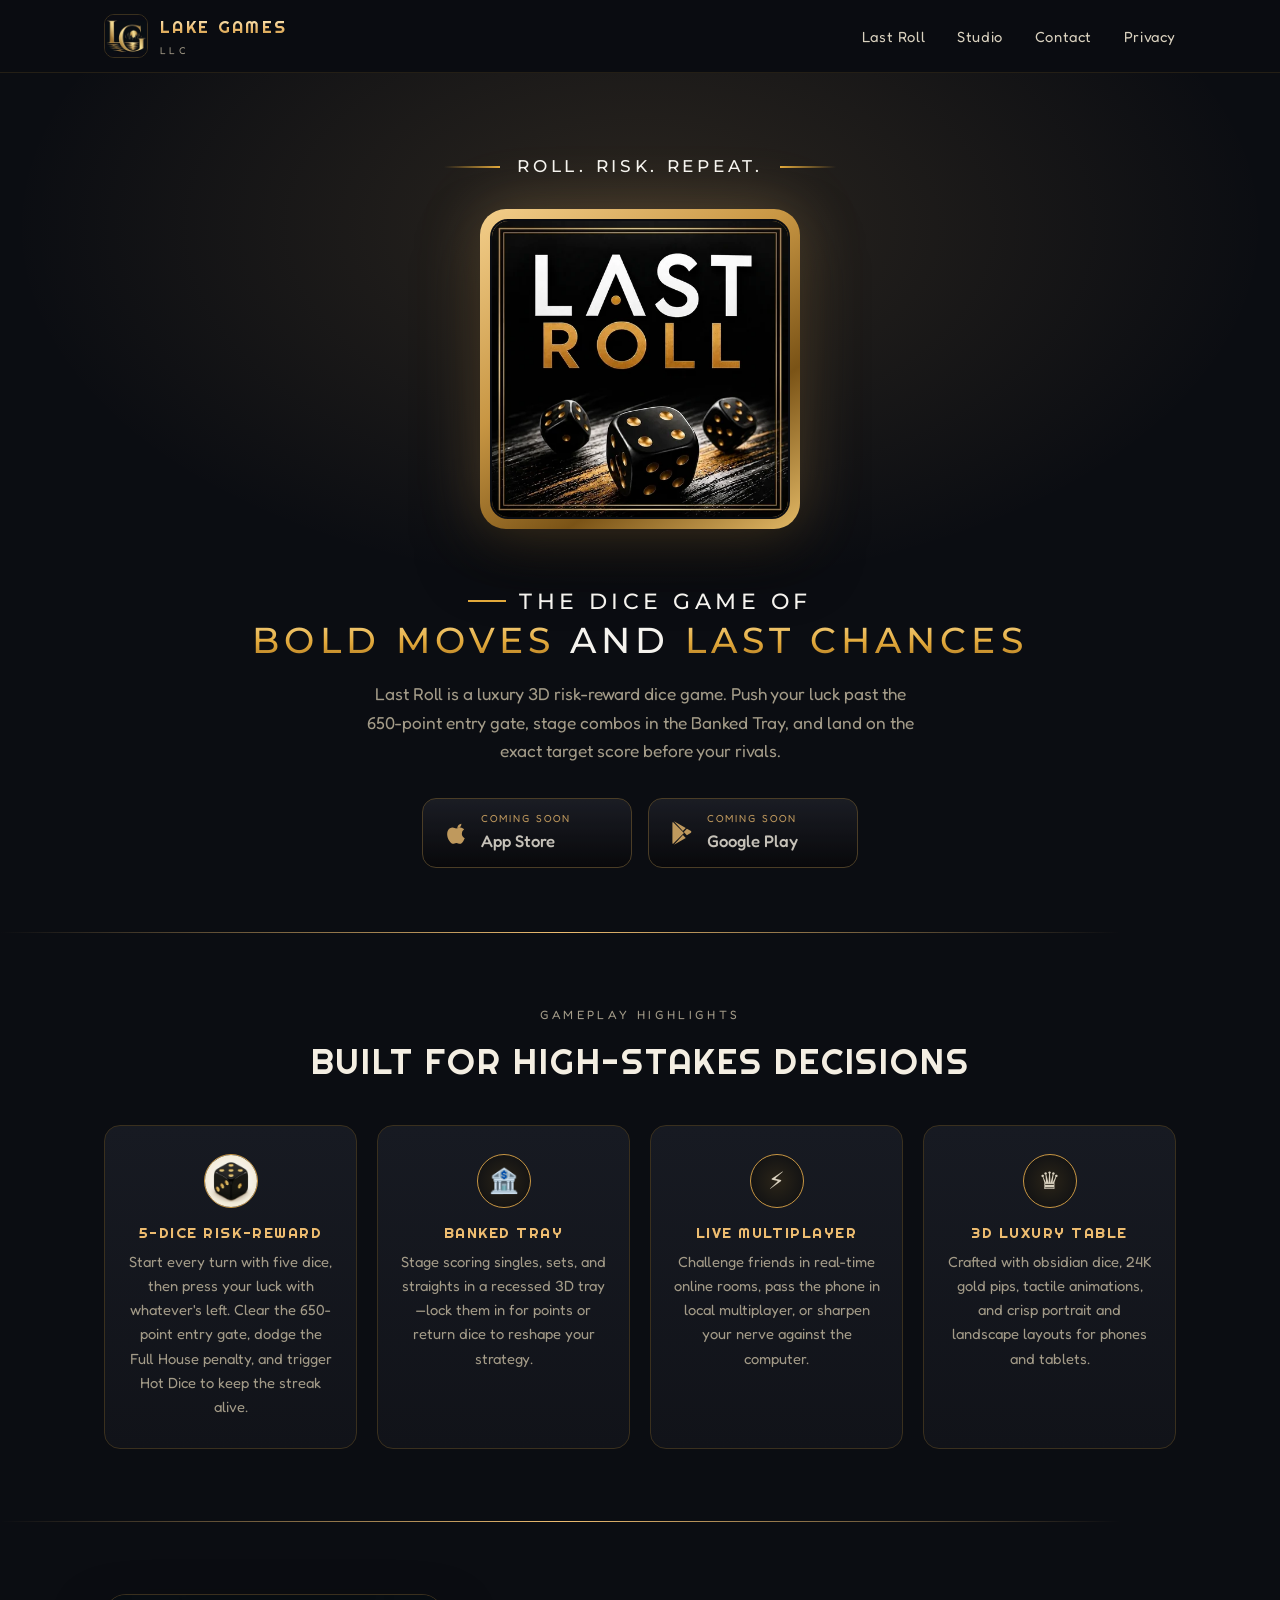
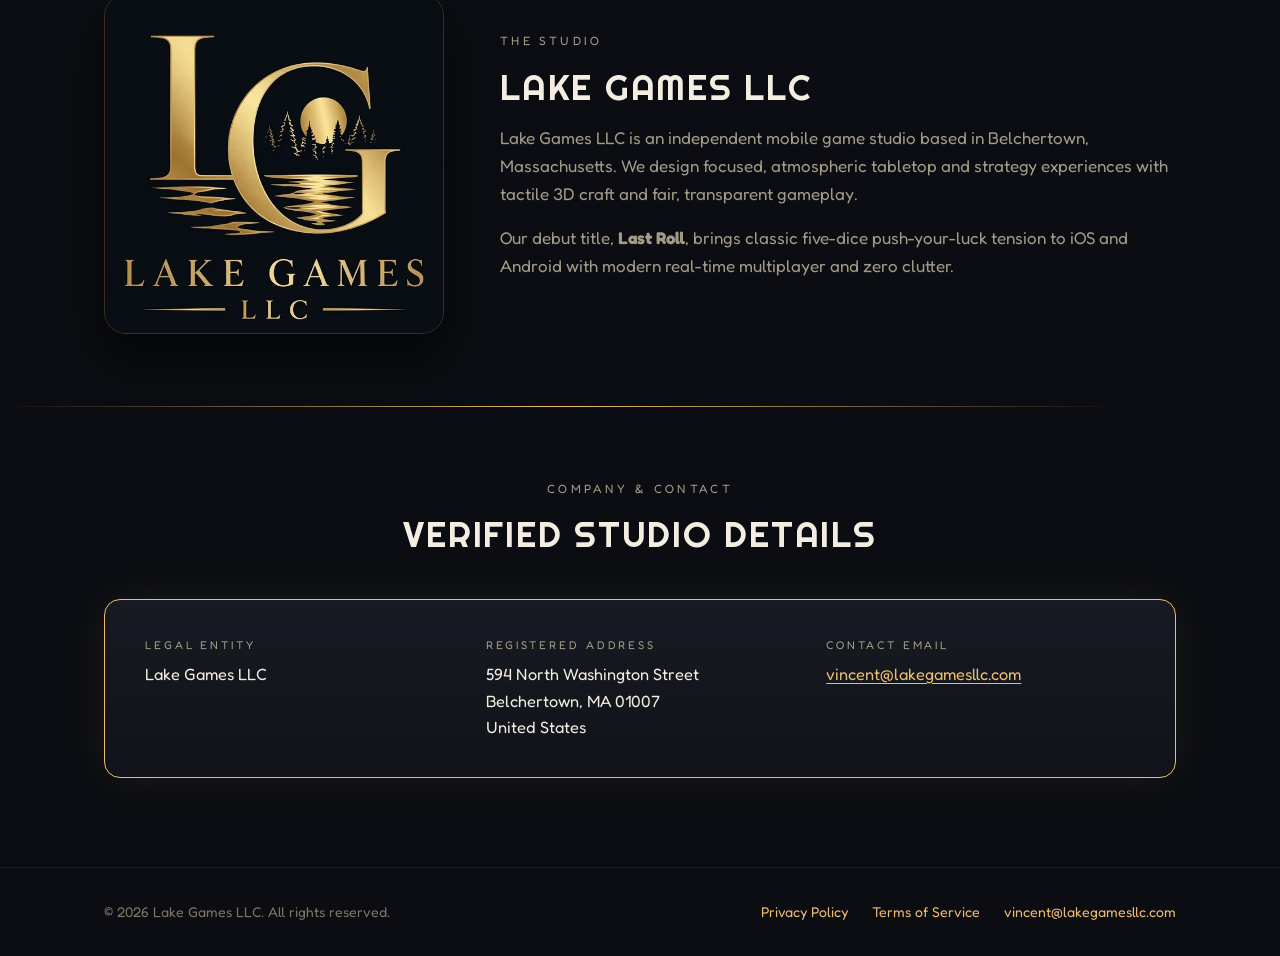
==== commit 008c6269: "Replace generic die emoji with luxury black-and-gold die icon" ====
--- a/index.html
+++ b/index.html
@@ -130,7 +130,12 @@
 
         <div class="features">
           <article class="card feature">
-            <div class="icon" aria-hidden="true">🎲</div>
+            <div class="icon icon-img" aria-hidden="true">
+              <picture>
+                <source srcset="assets/img/luxury-die-icon.webp" type="image/webp">
+                <img src="assets/img/luxury-die-icon.png" alt="" width="54" height="54" loading="lazy">
+              </picture>
+            </div>
             <h3>5-DICE RISK-REWARD</h3>
             <p>Start every turn with five dice, then press your luck with whatever's left. Clear the 650-point entry gate, dodge the Full House penalty, and trigger Hot Dice to keep the streak alive.</p>
           </article>
--- a/assets/css/styles.css
+++ b/assets/css/styles.css
@@ -145,6 +145,8 @@
   width: 54px; height: 54px; margin: 0 auto 1rem; border-radius: 50%; display: grid; place-items: center;
   font-size: 1.5rem; border: 1px solid var(--gold-mid); background: radial-gradient(circle, #2a2418, #0B0D12);
 }
+.feature .icon-img { overflow: hidden; padding: 0; background: #FAF6EE; }
+.feature .icon-img picture, .feature .icon-img img { width: 100%; height: 100%; display: block; object-fit: cover; }
 .feature h3 { font-size: .95rem; letter-spacing: .1em; color: var(--gold); margin: 0 0 .5rem; }
 .feature p { font-size: .92rem; color: var(--muted); margin: 0; }
 
